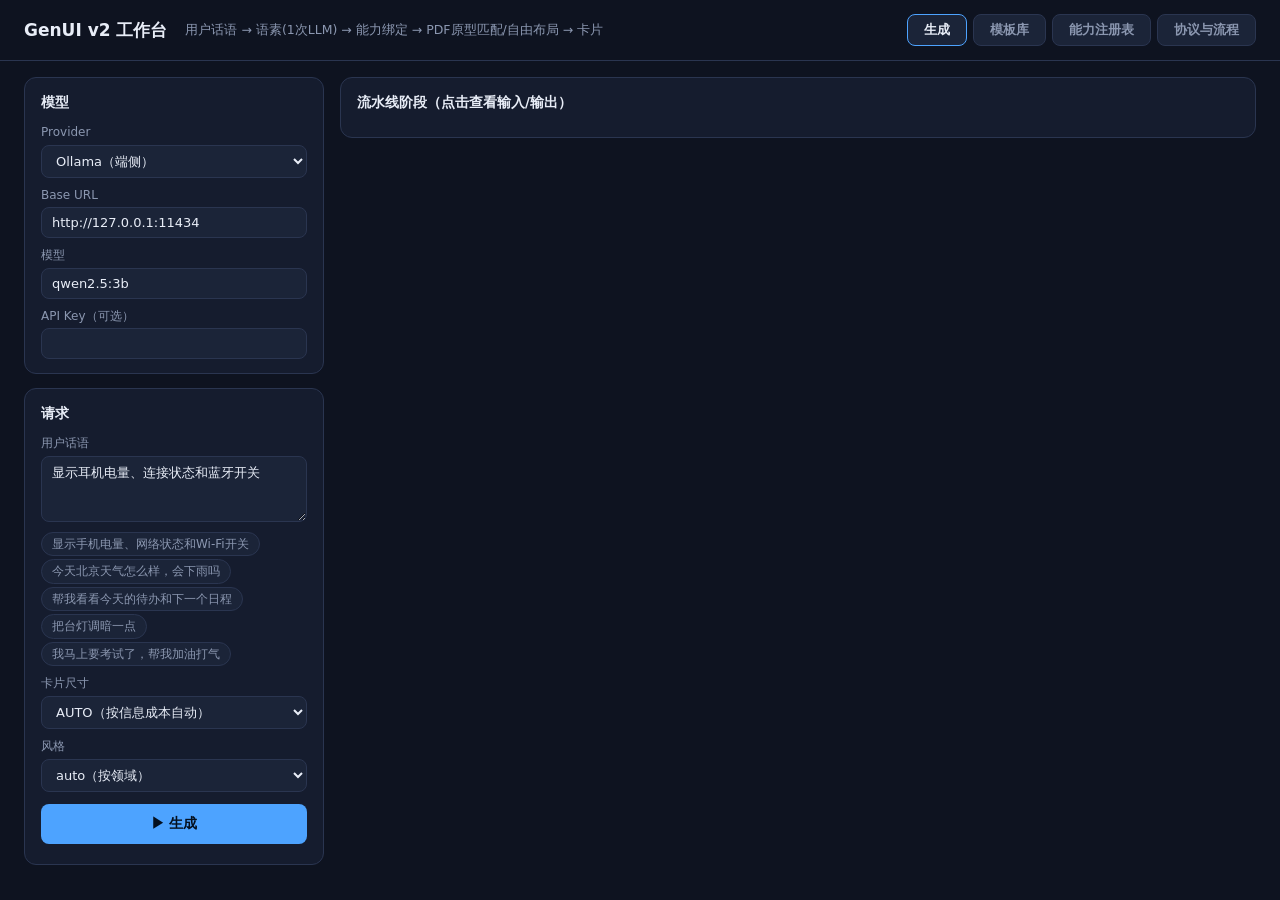
==== web_v2/index.html @ 46c435b0 "v2 重构：语义化语素协议 + 声明式能力注册表 + PDF 保真渲染 - genui_v2/: 单次 LLM 语素草稿 {t,m:[{l,q,f,r}]}，组件由代码推导；   角色规范化替代硬校验" ====
<!DOCTYPE html>
<html lang="zh-CN">
<head>
<meta charset="UTF-8">
<title>GenUI v2 工作台 — 端侧语素生成</title>
<style>
:root{--bg:#0e1320;--panel:#151c2e;--panel2:#1b2438;--line:#2a3550;--txt:#e8edf7;--dim:#8b97b0;
--acc:#4da3ff;--ok:#3ddc84;--warn:#ffb347;--err:#ff6b6b;--mono:ui-monospace,Consolas,monospace}
*{box-sizing:border-box}
body{margin:0;background:var(--bg);color:var(--txt);font:14px/1.55 system-ui,'Segoe UI','Microsoft YaHei',sans-serif}
header{padding:14px 24px;border-bottom:1px solid var(--line);display:flex;align-items:center;gap:18px;flex-wrap:wrap}
header h1{font-size:17px;margin:0}
header .sub{color:var(--dim);font-size:12.5px}
nav{display:flex;gap:6px;margin-left:auto}
nav button{background:var(--panel2);border:1px solid var(--line);color:var(--dim);border-radius:8px;padding:6px 16px;font-size:13px}
nav button.active{color:var(--txt);border-color:var(--acc)}
.view{display:none;padding:16px 24px}
.view.active{display:block}
.wrap{display:grid;grid-template-columns:300px 1fr;gap:16px;align-items:start}
.card{background:var(--panel);border:1px solid var(--line);border-radius:12px;padding:14px 16px;margin-bottom:14px}
.card h2{font-size:13.5px;margin:0 0 10px}
.card h3{font-size:12.5px;margin:14px 0 6px;color:var(--acc)}
label{display:block;color:var(--dim);font-size:12px;margin:8px 0 3px}
input,select,textarea{width:100%;background:var(--panel2);border:1px solid var(--line);border-radius:8px;
color:var(--txt);padding:7px 10px;font-size:13px;font-family:inherit}
textarea{min-height:66px;resize:vertical}
button{cursor:pointer;border:none;border-radius:8px;font-weight:600;font-size:13px}
.run{width:100%;background:var(--acc);color:#04101f;padding:11px;font-size:14px;margin-top:12px}
.run:disabled{opacity:.45}
.chips .chip{display:inline-block;background:var(--panel2);border:1px solid var(--line);border-radius:999px;
padding:2px 10px;font-size:12px;color:var(--dim);cursor:pointer;margin:3px 4px 0 0}
.chips .chip:hover{border-color:var(--acc);color:var(--txt)}
.stages{display:flex;flex-wrap:wrap;gap:8px}
.stage{background:var(--panel2);border:1px solid var(--line);border-radius:999px;padding:4px 13px;
font-size:12.5px;color:var(--dim);cursor:pointer;display:flex;gap:7px;align-items:center}
.stage b{font-weight:600;color:var(--txt)}
.stage .ms{font-size:11px}
.stage.running{border-color:var(--acc);color:var(--acc)}
.stage.completed{border-color:#1f5c3a}
.stage.completed b{color:var(--ok)}
.stage.failed{border-color:var(--err)}
.stage.failed b{color:var(--err)}
.stage.sel{outline:2px solid var(--acc)}
pre{background:#0b101c;border:1px solid var(--line);border-radius:8px;padding:10px 12px;overflow:auto;
font-family:var(--mono);font-size:12px;margin:6px 0;white-space:pre-wrap;word-break:break-all;max-height:340px}
.result{display:grid;grid-template-columns:auto 1fr;gap:16px;align-items:start}
.previewBox{background:radial-gradient(circle at 30% 20%,#20304e 0,#141b2c 60%);border:1px solid var(--line);
border-radius:14px;padding:34px;display:flex;align-items:center;justify-content:center;min-width:320px;min-height:280px}
.previewScale{transform:scale(1.35);transform-origin:center}
.meta{font-size:12.5px;color:var(--dim);line-height:1.9}
.meta b{color:var(--txt)}
.tag{display:inline-block;border:1px solid var(--line);border-radius:6px;padding:0 8px;margin-right:6px;font-size:11.5px}
.tag.tpl{color:var(--ok);border-color:var(--ok)}
.tag.free{color:var(--warn);border-color:var(--warn)}
table{width:100%;border-collapse:collapse;font-size:12.5px}
th,td{border-bottom:1px solid var(--line);padding:5px 8px;text-align:left;vertical-align:top}
th{color:var(--dim);font-weight:500;font-size:11.5px}
td code,li code,p code{font-family:var(--mono);font-size:11.5px;background:var(--panel2);border-radius:4px;padding:0 4px}
.res-EXACT,.res-ALIAS{color:var(--ok)} .res-TOKENS{color:var(--warn)} .res-MISS{color:var(--err)}
.tabs{display:flex;gap:6px;margin-bottom:8px}
.tab{background:var(--panel2);border:1px solid var(--line);color:var(--dim);border-radius:8px;padding:5px 13px;font-size:12.5px}
.tab.active{color:var(--txt);border-color:var(--acc)}
.hint{color:var(--dim);font-size:12px;margin-top:6px;line-height:1.7}
a{color:var(--acc)}
.err{color:var(--err);font-size:13px}
.statgrid{display:flex;gap:10px;flex-wrap:wrap;margin-top:8px}
.stat{background:var(--panel2);border:1px solid var(--line);border-radius:10px;padding:8px 14px;min-width:96px}
.stat .v{font-size:19px;font-weight:700}
.stat .k{font-size:11px;color:var(--dim)}
.correction{background:#3a2f16;border:1px solid var(--warn);color:var(--warn);border-radius:8px;
padding:6px 10px;font-size:12px;margin-top:8px}
.tplgrid{display:grid;grid-template-columns:repeat(auto-fill,minmax(230px,1fr));gap:14px}
.wire{position:relative;background:var(--panel2);border:1px solid var(--line);border-radius:12px;width:100%;overflow:hidden}
.wire .slot{position:absolute;border:1px solid rgba(77,163,255,.55);background:rgba(77,163,255,.12);
border-radius:6px;font-size:9.5px;color:#9ec6f5;display:flex;align-items:flex-start;justify-content:flex-start;
padding:2px 4px;overflow:hidden;white-space:nowrap}
.wire .slot.req{border-color:rgba(61,220,132,.7);background:rgba(61,220,132,.12);color:#8ee9b6}
.wire .slot.act{border-color:rgba(255,179,71,.65);background:rgba(255,179,71,.12);color:#f5cf94}
.wire.hit{outline:2px solid var(--ok)}
.tplcard .name{font-size:12.5px;margin:6px 0 1px}
.tplcard .src{font-size:11px;color:var(--dim)}
.docs{max-width:980px;line-height:1.8;font-size:13.5px}
.docs h2{font-size:15px;margin:22px 0 8px;color:var(--txt)}
.docs li{margin:4px 0}
.flow{display:flex;flex-wrap:wrap;gap:8px;align-items:center;margin:10px 0}
.flow .step{background:var(--panel2);border:1px solid var(--line);border-radius:8px;padding:6px 12px;font-size:12.5px}
.flow .step.llm{border-color:var(--warn);color:var(--warn)}
.flow .arr{color:var(--dim)}
@media (max-width:1100px){.result{grid-template-columns:1fr}.wrap{grid-template-columns:1fr}}
</style>
</head>
<body>
<header>
  <h1>GenUI v2 工作台</h1>
  <span class="sub">用户话语 → 语素(1次LLM) → 能力绑定 → PDF原型匹配/自由布局 → 卡片</span>
  <nav>
    <button class="active" data-v="gen">生成</button>
    <button data-v="tpl">模板库</button>
    <button data-v="reg">能力注册表</button>
    <button data-v="doc">协议与流程</button>
  </nav>
</header>

<!-- ============ 生成 ============ -->
<div class="view active" id="view-gen">
<div class="wrap">
<div><!-- left -->
  <div class="card">
    <h2>模型</h2>
    <label>Provider</label>
    <select id="provider">
      <option value="ollama" selected>Ollama（端侧）</option>
      <option value="openai_compatible">OpenAI 兼容</option>
      <option value="mock">Mock（离线演示）</option>
    </select>
    <label>Base URL</label>
    <input id="baseUrl" value="http://127.0.0.1:11434">
    <label>模型</label>
    <input id="model" value="qwen2.5:3b">
    <label>API Key（可选）</label>
    <input id="apiKey" type="password" value="">
  </div>
  <div class="card">
    <h2>请求</h2>
    <label>用户话语</label>
    <textarea id="prompt">显示耳机电量、连接状态和蓝牙开关</textarea>
    <div class="chips">
      <span class="chip">显示手机电量、网络状态和Wi-Fi开关</span>
      <span class="chip">今天北京天气怎么样，会下雨吗</span>
      <span class="chip">帮我看看今天的待办和下一个日程</span>
      <span class="chip">把台灯调暗一点</span>
      <span class="chip">我马上要考试了，帮我加油打气</span>
    </div>
    <label>卡片尺寸</label>
    <select id="size">
      <option value="AUTO" selected>AUTO（按信息成本自动）</option>
      <option>2x1</option><option>2x2</option><option>3x2</option><option>3x3</option>
    </select>
    <label>风格</label>
    <select id="style">
      <option value="auto" selected>auto（按领域）</option>
      <option value="light">light 浅色中性</option>
      <option value="blue">blue 天气蓝</option>
      <option value="violet">violet 睡眠紫</option>
      <option value="teal">teal 舒缓青</option>
      <option value="orange">orange 活力橙</option>
    </select>
    <button class="run" id="runBtn">▶ 生成</button>
    <div class="hint" id="status"></div>
  </div>
</div>
<div><!-- right -->
  <div class="card">
    <h2>流水线阶段（点击查看输入/输出）</h2>
    <div class="stages" id="stages"></div>
    <div id="stageDetail" style="display:none"><pre id="stageJson"></pre></div>
  </div>
  <div class="card" id="usageCard" style="display:none">
    <h2>本次模型调用</h2>
    <div class="statgrid" id="usageStats"></div>
    <details style="margin-top:8px"><summary style="color:var(--acc);font-size:12.5px;cursor:pointer">查看实际发送的提示词</summary>
      <pre id="promptView"></pre></details>
  </div>
  <div class="card" id="resultCard" style="display:none">
    <h2>结果</h2>
    <div class="result">
      <div>
        <div class="previewBox"><div class="previewScale"><iframe id="preview" style="border:none;overflow:hidden" scrolling="no"></iframe></div></div>
        <div class="meta" id="layoutMeta" style="margin-top:10px"></div>
        <div id="layoutWire" style="margin-top:10px"></div>
      </div>
      <div>
        <h2 style="margin-top:0">语素与绑定</h2>
        <table id="morphTable"><thead><tr>
          <th>#</th><th>标签 l</th><th>语义键 q</th><th>形态 f</th><th>角色 r</th>
          <th>→组件</th><th>标签显示</th><th>绑定</th><th>数据路径 / 动作</th></tr></thead><tbody></tbody></table>
        <div id="corrections"></div>
        <div class="hint" id="budgetNote"></div>
      </div>
    </div>
  </div>
  <div class="card" id="codeCard" style="display:none">
    <div class="tabs">
      <button class="tab active" data-t="html">card.html</button>
      <button class="tab" data-t="a2ui">A2UI</button>
      <button class="tab" data-t="dsl">DSL</button>
      <button class="tab" data-t="spec">RenderSpec</button>
      <button class="tab" data-t="draft">模型原始草稿</button>
    </div>
    <pre id="codeView"></pre>
  </div>
</div>
</div>
</div>

<!-- ============ 模板库 ============ -->
<div class="view" id="view-tpl">
  <div class="card">
    <h2>PDF 原型模板库（18 个，来自设计稿逐页提取）</h2>
    <div class="hint">线框为槽位声明的可视化：<span style="color:#8ee9b6">绿=必填槽</span> ·
      <span style="color:#9ec6f5">蓝=可选槽</span> · <span style="color:#f5cf94">橙=动作/媒体槽</span>。
      标注为「槽位ID·接受的组件族」。原始设计稿：
      <a href="/assets/pdf-2x1.jpg" target="_blank">2x1</a> ·
      <a href="/assets/pdf-2x2.jpg" target="_blank">2x2</a> ·
      <a href="/assets/pdf-3x2.jpg" target="_blank">3x2</a> ·
      <a href="/assets/pdf-3x3.jpg" target="_blank">3x3</a>。
      最近一次生成命中的模板会以<span style="color:var(--ok)">绿色描边</span>高亮。</div>
  </div>
  <div id="tplGroups"></div>
</div>

<!-- ============ 能力注册表 ============ -->
<div class="view" id="view-reg">
  <div class="card">
    <h2>端侧能力注册表（声明式清单，安装期聚合）</h2>
    <div class="hint">模型输出的语义键 <code>q</code> 按 EXACT → ALIAS → TOKENS 三级在此解析；
      表外键降级为静态文本，永不执行。<code>aliases</code> 同时派生领域路由词表；
      <code>permission</code> 由宿主在绑定前校验，不进提示词。</div>
  </div>
  <div id="regGroups"></div>
</div>

<!-- ============ 协议与流程 ============ -->
<div class="view" id="view-doc">
  <div class="docs">
    <div class="card">
      <h2>流水线（1 次 LLM，其余全确定性）</h2>
      <div class="flow">
        <span class="step">用户话语</span><span class="arr">→</span>
        <span class="step">规则路由<br><small>注册表别名派生词表</small></span><span class="arr">→</span>
        <span class="step llm">LLM 语素草稿<br><small>≤1次带错重试</small></span><span class="arr">→</span>
        <span class="step">角色规范化<br><small>多PRIMARY自动降级</small></span><span class="arr">→</span>
        <span class="step">能力绑定<br><small>路径/动作/权限/首帧值</small></span><span class="arr">→</span>
        <span class="step">组件推导<br><small>(r,f)→8种组件</small></span><span class="arr">→</span>
        <span class="step">尺寸+信息预算<br><small>按成本降级</small></span><span class="arr">→</span>
        <span class="step">原型匹配/自由布局</span><span class="arr">→</span>
        <span class="step">令牌化渲染<br><small>HTML/A2UI/DSL</small></span>
      </div>
    </div>
    <div class="card">
      <h2>语素协议 v2 — 每个字段的功能</h2>
      <table><thead><tr><th>字段</th><th>承载什么</th><th>优化效果</th></tr></thead><tbody>
        <tr><td><code>t</code></td><td>卡片标题（用户语言，可 null）</td><td>自由布局标题栏；稳定选型签名输入</td></tr>
        <tr><td><code>m[].l</code></td><td>信息的用户语言称呼</td><td>模型唯一自由文本，承载本地化；绑定解析辅助证据；未绑定时的安全兜底展示</td></tr>
        <tr><td><code>m[].q</code></td><td>英文语义键（如 phone.battery.level）</td><td>与能力注册表的接缝：三级解析定位数据路径/动作/权限；表外键安全降级</td></tr>
        <tr><td><code>m[].f</code></td><td>数据形态（NUMBER/PERCENTAGE/ENUM/BOOLEAN/LIST…）</td><td>组件推导主输入；绑定成功后以注册表声明为准，模型猜错零成本自愈</td></tr>
        <tr><td><code>m[].r</code></td><td>信息角色（PRIMARY/SECONDARY/…/WARNING）</td><td>同时驱动：优先级降级顺序、模板槽位匹配、自由布局分带、视觉强调</td></tr>
      </tbody></table>
      <h2>被删除的字段（删除即优化）</h2>
      <ul>
        <li><code>k</code> 组件 — 模型最常出错的决策；由 (r,f) 完全推导，错误类整体消失，输出省 ~15% token。</li>
        <li><code>s</code> 载体 / <code>z</code> 尺寸 — 是请求输入不是模型判断；AUTO 时按信息成本确定性决定。</li>
        <li><code>d</code> 密度 — 信息预算的结果而非模型的选择。</li>
      </ul>
      <h2>系统提示词（实际使用，从服务端读取）</h2>
      <pre id="metaPrompt">加载中…</pre>
      <h2>约束表（尺寸限额 / 组件成本 / 角色优先级）</h2>
      <pre id="metaLimits">加载中…</pre>
      <div class="hint">完整方案文档：<code>docs/V2-全端侧方案设计.md</code>（全端侧成本核算、准确性预期、
        API 注册形式、模板命中与自由排版策略、保真度令牌）。旧版 v1 工作台仍可运行：
        <code>python -m genui_intent.workbench</code>（8765 端口）。</div>
    </div>
  </div>
</div>

<script>
"use strict";
const TOKEN="__REQUEST_TOKEN__";
const $=id=>document.getElementById(id);
let stagesData={}, outputs=null, resultData=null, usage=[], promptUsed=null, lastTemplateId=null, tplData=null;

/* ---------- nav ---------- */
document.querySelectorAll("nav button").forEach(b=>b.onclick=()=>{
  document.querySelectorAll("nav button").forEach(x=>x.classList.remove("active"));b.classList.add("active");
  document.querySelectorAll(".view").forEach(v=>v.classList.remove("active"));
  $("view-"+b.dataset.v).classList.add("active");
  if(b.dataset.v==="tpl") renderTemplates();
  if(b.dataset.v==="reg") renderRegistry();
  if(b.dataset.v==="doc") renderMeta();
});

document.querySelectorAll(".chip").forEach(c=>c.onclick=()=>{$("prompt").value=c.textContent;});
$("provider").onchange=e=>{
  if(e.target.value==="ollama"){$("baseUrl").value="http://127.0.0.1:11434";$("model").value="qwen2.5:3b";}
  if(e.target.value==="openai_compatible"){$("baseUrl").value="http://127.0.0.1:8080/v1";}
};
document.querySelectorAll(".tab").forEach(t=>t.onclick=()=>{
  document.querySelectorAll(".tab").forEach(x=>x.classList.remove("active"));t.classList.add("active");
  showCode(t.dataset.t);
});
function showCode(kind){
  if(!outputs) return;
  const view=$("codeView");
  if(kind==="html") view.textContent=outputs.html_css.files["card.css"]+"\n\n"+outputs.html_css.files["card.html"];
  else if(kind==="a2ui") view.textContent=outputs.a2ui.ndjson;
  else if(kind==="dsl") view.textContent=outputs.dsl.code;
  else if(kind==="draft") view.textContent=JSON.stringify(resultData.draft,null,2)+
    (resultData.roleCorrections&&resultData.roleCorrections.length?
      "\n\n// 角色规范化修正：\n"+JSON.stringify(resultData.roleCorrections,null,2):"");
  else view.textContent=JSON.stringify(resultData.renderSpec,null,2);
}
function stageChip(name,status,ms){
  let el=stagesData[name]&&stagesData[name].el;
  if(!el){el=document.createElement("div");el.className="stage";el.innerHTML="<b></b><span class='ms'></span>";
    el.onclick=()=>{document.querySelectorAll(".stage").forEach(x=>x.classList.remove("sel"));el.classList.add("sel");
      $("stageDetail").style.display="";
      $("stageJson").textContent=JSON.stringify(stagesData[name].event,null,2);};
    $("stages").appendChild(el);}
  el.querySelector("b").textContent=name;
  el.querySelector(".ms").textContent=ms!=null?ms.toFixed(0)+"ms":"";
  el.className="stage "+status;
  return el;
}
async function run(){
  const btn=$("runBtn"); btn.disabled=true;
  $("stages").innerHTML=""; stagesData={}; usage=[]; promptUsed=null;
  $("stageDetail").style.display="none";
  ["resultCard","codeCard","usageCard"].forEach(id=>$(id).style.display="none");
  $("status").textContent="运行中…"; $("status").className="hint";
  const body={prompt:$("prompt").value, provider:$("provider").value, base_url:$("baseUrl").value,
    model:$("model").value, api_key:$("apiKey").value, card_size:$("size").value, style_id:$("style").value};
  try{
    const res=await fetch("/api/run",{method:"POST",headers:{"Content-Type":"application/json","X-Workbench-Token":TOKEN},
      body:JSON.stringify(body)});
    if(!res.ok){throw new Error("HTTP "+res.status+" "+await res.text());}
    const reader=res.body.getReader(); const dec=new TextDecoder(); let buf="";
    while(true){
      const {done,value}=await reader.read(); if(done)break;
      buf+=dec.decode(value,{stream:true});
      let idx;
      while((idx=buf.indexOf("\n"))>=0){
        const line=buf.slice(0,idx).trim(); buf=buf.slice(idx+1);
        if(line) handleEvent(JSON.parse(line));
      }
    }
  }catch(e){$("status").textContent="✗ "+e.message;$("status").className="hint err";}
  finally{btn.disabled=false;}
}
function handleEvent(ev){
  if(ev.type==="done"){
    $("status").textContent=ev.ok?"✓ 完成":"✗ "+(ev.error||"失败");
    $("status").className=ev.ok?"hint":"hint err"; return;
  }
  if(ev.stage==="result"&&ev.status==="completed"){renderResult(ev.output);return;}
  if(ev.stage&&ev.stage.startsWith("model_call")&&ev.status==="completed"&&ev.usage) usage.push(ev.usage);
  if(ev.stage==="prompt"&&ev.status==="completed"&&ev.output) promptUsed=ev.output;
  stagesData[ev.stage]=stagesData[ev.stage]||{};
  stagesData[ev.stage].event=ev;
  stagesData[ev.stage].el=stageChip(ev.stage,ev.status,ev.elapsedMs);
}
function renderUsage(){
  if(!usage.length) return;
  const sum=k=>usage.reduce((a,u)=>a+(u[k]||0),0);
  const stats=[["调用次数",usage.length],["输入 token",sum("inputTokens")||"—"],
    ["输出 token",sum("outputTokens")||"—"],
    ["prefill",usage[0].prefillMs!=null?Math.round(sum("prefillMs"))+" ms":"—"],
    ["decode",usage[0].decodeMs!=null?Math.round(sum("decodeMs"))+" ms":"—"]];
  $("usageStats").innerHTML=stats.map(([k,v])=>"<div class='stat'><div class='v'>"+v+"</div><div class='k'>"+k+"</div></div>").join("");
  if(promptUsed) $("promptView").textContent="SYSTEM:\n"+promptUsed.system+"\n\nUSER:\n"+promptUsed.user;
  $("usageCard").style.display="";
}
function wireframe(size,slots,sizesMeta,scale,hit){
  const dims=sizesMeta[size]; const w=Math.round(dims.w*scale), h=Math.round(dims.h*scale);
  const rows=dims.grid_rows;
  let html='<div class="wire'+(hit?" hit":"")+'" style="width:'+w+'px;height:'+h+'px;border-radius:'+Math.round(dims.radius*scale*0.8)+'px">';
  slots.forEach(s=>{
    const r=s.rect;
    const cls=s.required?"slot req":((s.accepts||[]).some(a=>a==="ACTION"||a==="MEDIA")?"slot act":"slot");
    const lbl=s.id+(s.accepts?("·"+s.accepts.join("/")):"");
    html+='<div class="'+cls+'" style="left:'+(r.x/12*100)+'%;top:'+(r.y/rows*100)+'%;width:'+(r.w/12*100)+'%;height:'+(r.h/rows*100)+'%">'+lbl+'</div>';
  });
  return html+"</div>";
}
function renderResult(out){
  resultData=out; outputs=out.protocolOutputs;
  const layout=out.layout, spec=out.morphemeSpec;
  const frame=$("preview");
  const m=/width:(\d+)px;height:(\d+)px/.exec(outputs.html_css.files["card.css"]);
  if(m){frame.width=+m[1]+8;frame.height=+m[2]+8;}
  frame.srcdoc="<body style='margin:4px;background:transparent'>"+out.code+"</body>";
  const isFree=layout.mode==="FREE";
  lastTemplateId=isFree?null:layout.templateId;
  $("layoutMeta").innerHTML=
    "<span class='tag "+(isFree?"free":"tpl")+"'>"+(isFree?"自由布局":"模板命中")+"</span>"+
    "<span class='tag'>"+spec.surface.size+"</span>"+
    "<span class='tag'>"+out.layout.style.preset+"</span><br>"+
    "<b>"+layout.templateName+"</b> <span style='color:var(--dim)'>("+layout.templateId+")</span><br>"+
    "来源："+(layout.source||"—")+" · 覆盖率 "+(layout.confidence*100).toFixed(0)+"%<br>"+
    (layout.alternatives&&layout.alternatives.length?
      "候选：" + layout.alternatives.map(a=>a.templateId+"("+(a.coverage*100).toFixed(0)+"%)").join(" / "):"")+
    (layout.unplaced&&layout.unplaced.length?"<br><span class='err'>未放下："+layout.unplaced.join(",")+"</span>":"");
  // 实际布局线框
  fetch("/api/templates").then(r=>r.json()).then(t=>{
    const slots=layout.slots.map(s=>({id:(s.component?s.component.type:(s.placeholder||"")),
      rect:s.rect,required:s.match==="EXACT"||s.match==="FAMILY",accepts:null}));
    $("layoutWire").innerHTML="<div class='hint' style='margin-bottom:4px'>本次实际槽位分布：</div>"+
      wireframe(spec.surface.size,slots,t.sizes,0.55,false);
  });
  const tbody=$("morphTable").querySelector("tbody"); tbody.innerHTML="";
  const bindByQ={}; (out.bindReport||[]).forEach(r=>bindByQ[r.id]=r);
  const lblById={}; (out.labelDecisions||[]).forEach(d=>lblById[d.id]=d);
  const LBL_REASON={BUTTON_EMBEDS_LABEL:"按钮文字即标签",WARNING_ALWAYS:"警示必须保留",
    SIBLING_DISAMBIGUATION:"同类多个需区分",VALUE_SELF_EVIDENT:"值自明(单位/格式)",
    TITLE_CONTEXT_COVERS:"标题已含领域",TITLE_SUBSUMES_LABEL:"标题包含标签",DEFAULT_SHOW:"默认保留"};
  spec.morphemes.forEach(item=>{
    const b=item.binding||{}, rep=bindByQ[item.id]||{}, ld=lblById[item.id]||{show:true,reason:"DEFAULT_SHOW"};
    const pathOrAction=(b.path?("<code>"+b.path+"</code>"):"")+
      (b.action?(" <code>"+b.action.call+"</code>"):"")+
      (b.generator?" 内容模块":"")+((!b.path&&!b.action&&!b.generator)?"—":"");
    const lblCell=ld.show?"<span style='color:var(--ok)'>✓ 显示</span>":
      "<span style='color:var(--warn)'>◌ 隐藏</span><br><span style='color:var(--dim);font-size:11px'>"+
      (LBL_REASON[ld.reason]||ld.reason)+"</span>";
    tbody.insertAdjacentHTML("beforeend","<tr><td>"+item.id+"</td><td>"+(item.label||"")+
      "</td><td><code>"+item.semanticKey+"</code></td><td>"+item.valueType+"</td><td>"+item.role+
      "</td><td><b>"+item.type+"</b></td><td>"+lblCell+"</td><td class='res-"+(b.resolution||"MISS")+"'>"+(b.resolution||"—")+
      (rep.provider?("<br><span style='color:var(--dim)'>"+rep.provider+"</span>"):"")+
      "</td><td>"+pathOrAction+"</td></tr>");
  });
  const corr=out.roleCorrections||[];
  $("corrections").innerHTML=corr.length?corr.map(c=>
    "<div class='correction'>⚙ 角色规范化："+(c.label||("m"+(c.index+1)))+" "+c.from+" → "+c.to+
    "（"+({MULTI_PRIMARY:"PRIMARY 只保留优先一条",NO_PRIMARY:"缺少主信息，自动提升",ACTION_LIMIT:"动作超过 2 个"}[c.reason]||c.reason)+
    "，未消耗模型重试）</div>").join(""):"";
  $("budgetNote").textContent=out.budget?("信息预算："+out.budget.used+"/"+out.budget.capacity+
    (out.budget.dropped.length?(" · 降级丢弃 "+out.budget.dropped.map(d=>d.label).join("、")):" · 无降级")):"";
  renderUsage();
  $("resultCard").style.display=""; $("codeCard").style.display="";
  showCode(document.querySelector(".tab.active").dataset.t);
}
/* ---------- 模板库 ---------- */
async function renderTemplates(){
  if(!tplData) tplData=await (await fetch("/api/templates")).json();
  const groups={};
  tplData.templates.forEach(t=>{(groups[t.size]=groups[t.size]||[]).push(t);});
  $("tplGroups").innerHTML=Object.entries(groups).map(([size,list])=>
    "<div class='card'><h2>"+size+"（"+list.length+" 个）</h2><div class='tplgrid'>"+
    list.map(t=>"<div class='tplcard'>"+
      wireframe(size,t.slots,tplData.sizes,size==="2x1"?0.72:0.58,t.id===lastTemplateId)+
      "<div class='name'><b>"+t.name+"</b> <span style='color:var(--dim)'>"+t.id+"</span></div>"+
      "<div class='src'>"+t.source+" · "+t.slots.length+" 槽位</div></div>").join("")+
    "</div></div>").join("");
}
/* ---------- 注册表 ---------- */
async function renderRegistry(){
  const provs=await (await fetch("/api/registry")).json();
  $("regGroups").innerHTML=provs.map(p=>
    "<div class='card'><h2>"+p.providerId+" <span class='tag'>"+p.domain+"</span>"+
    (p.permission?("<span class='tag' style='color:var(--warn)'>"+p.permission+"</span>"):"")+"</h2>"+
    "<table><thead><tr><th>语义键</th><th>别名</th><th>数据路径</th><th>形态</th><th>首帧值</th><th>动作</th><th>刷新</th></tr></thead><tbody>"+
    p.entries.map(e=>"<tr><td><code>"+e.key+"</code></td><td>"+(e.aliases||[]).join("、")+
      "</td><td>"+(e.path?("<code>"+e.path+"</code>"):(e.generator?"内容模块":"—"))+
      "</td><td>"+e.valueType+"</td><td>"+JSON.stringify(e.sample).slice(0,40)+
      "</td><td>"+(e.action?("<code>"+e.action.call+"</code>"):"—")+
      "</td><td>"+(e.freshness||"")+"</td></tr>").join("")+
    "</tbody></table></div>").join("");
}
/* ---------- 协议说明 ---------- */
async function renderMeta(){
  const meta=await (await fetch("/api/meta")).json();
  $("metaPrompt").textContent="SYSTEM（固定前缀，逐字节稳定 → KV缓存复用）:\n"+meta.systemPrompt+
    "\n\nFEW-SHOT（随前缀缓存）:\n"+meta.fewshot;
  $("metaLimits").textContent=
    "每尺寸语素上限  "+JSON.stringify(meta.sizeLimits)+
    "\n每尺寸信息预算  "+JSON.stringify(meta.sizeBudgets)+
    "\n组件成本        "+JSON.stringify(meta.componentCost)+
    "\n角色优先级      "+JSON.stringify(meta.rolePriority)+
    "\n风格预设        "+JSON.stringify(meta.styles);
}
$("runBtn").onclick=run;
</script>
</body>
</html>
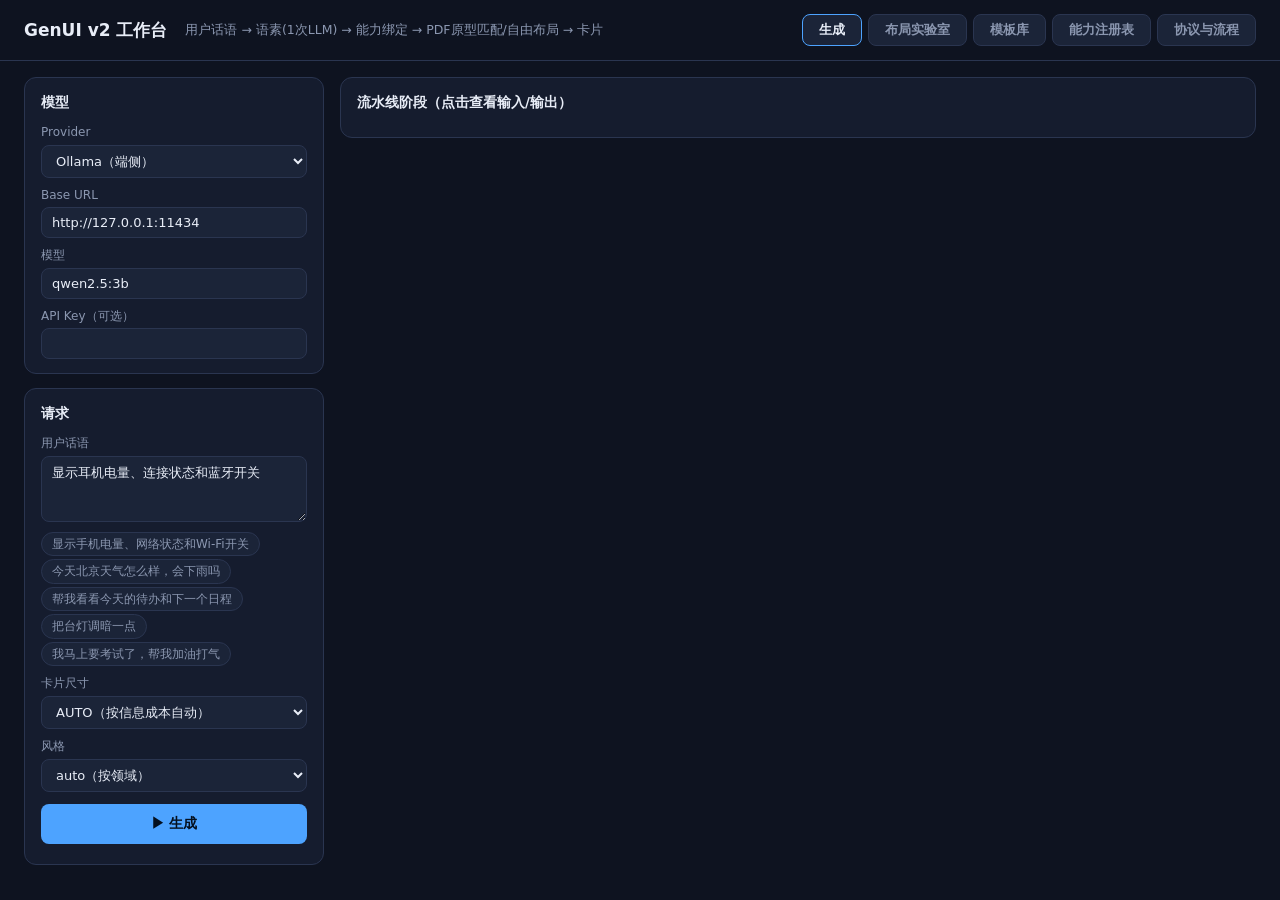
==== commit 48c68e34: "布局实验室：PDF 68 用例测试集 + 确定性语素构造器 - /api/layout-test：确定性布局测试接口（语素 → 消隐 → 模板匹配/自由布局 → 渲染），   不经过模型；渲染器补 I" ====
--- a/web_v2/index.html
+++ b/web_v2/index.html
@@ -52,6 +52,29 @@
 .tag{display:inline-block;border:1px solid var(--line);border-radius:6px;padding:0 8px;margin-right:6px;font-size:11.5px}
 .tag.tpl{color:var(--ok);border-color:var(--ok)}
 .tag.free{color:var(--warn);border-color:var(--warn)}
+/* ---- 布局实验室 ---- */
+.labstats{display:flex;gap:10px;flex-wrap:wrap;margin:6px 0 12px}
+.case-grid{display:grid;grid-template-columns:repeat(auto-fill,minmax(215px,1fr));gap:12px}
+.case-card{background:var(--panel2);border:1px solid var(--line);border-radius:12px;padding:10px;cursor:pointer}
+.case-card:hover{border-color:var(--acc)}
+.case-card img{width:100%;border-radius:8px;background:#000;display:block;min-height:60px}
+.case-card .cc-head{display:flex;justify-content:space-between;align-items:baseline;margin:6px 0 2px}
+.case-card .cc-head b{font-size:12.5px}
+.case-card .cc-head small{color:var(--dim);font-size:11px}
+.case-card .types i{display:inline-block;font-style:normal;font-size:10px;color:var(--dim);
+  border:1px solid var(--line);border-radius:4px;padding:0 4px;margin:1px 2px 0 0}
+.case-card output{display:block;font-size:11.5px;margin-top:5px;color:var(--dim)}
+.case-card.pass{border-color:#1f5c3a}.case-card.pass output{color:var(--ok)}
+.case-card.warn{border-color:var(--warn)}.case-card.warn output{color:var(--warn)}
+.case-card.fail{border-color:var(--err)}.case-card.fail output{color:var(--err)}
+.lab-detail{display:grid;grid-template-columns:auto auto 1fr;gap:18px;align-items:start}
+.lab-detail .colhead{font-size:12px;color:var(--dim);margin-bottom:6px}
+.lab-detail img{max-width:260px;border-radius:10px;background:#000}
+.mbuilder table input,.mbuilder table select{padding:4px 6px;font-size:12px}
+.mbuilder td{padding:3px 4px;border-bottom:none}
+.mbuilder .rowbtn{background:var(--panel2);border:1px solid var(--line);color:var(--dim);padding:3px 9px;font-size:12px}
+.mbuilder .rowbtn:hover{color:var(--err);border-color:var(--err)}
+@media (max-width:1100px){.lab-detail{grid-template-columns:1fr}}
 table{width:100%;border-collapse:collapse;font-size:12.5px}
 th,td{border-bottom:1px solid var(--line);padding:5px 8px;text-align:left;vertical-align:top}
 th{color:var(--dim);font-weight:500;font-size:11.5px}
@@ -95,6 +118,7 @@
   <span class="sub">用户话语 → 语素(1次LLM) → 能力绑定 → PDF原型匹配/自由布局 → 卡片</span>
   <nav>
     <button class="active" data-v="gen">生成</button>
+    <button data-v="lab">布局实验室</button>
     <button data-v="tpl">模板库</button>
     <button data-v="reg">能力注册表</button>
     <button data-v="doc">协议与流程</button>
@@ -191,6 +215,74 @@
   </div>
 </div>
 </div>
+</div>
+
+<!-- ============ 布局实验室 ============ -->
+<div class="view" id="view-lab">
+  <div class="card">
+    <h2>PDF 用例测试集（68 个真实卡片实例，逐张对照布局准确性）</h2>
+    <div class="hint" style="margin-bottom:4px">
+      每个用例 = PDF 实例卡的组件构成（首项为 PRIMARY，动作类为 *_ACTION，其余 SECONDARY）。
+      判定口径：<span style="color:var(--ok)">绿=模板命中且全部放置</span> ·
+      <span style="color:var(--warn)">黄=进入自由布局</span> ·
+      <span style="color:var(--err)">红=有语素未放置或出错</span>。点击用例查看 PDF 原图 vs v2 渲染对照。
+    </div>
+    <div style="display:flex;gap:8px;align-items:center;margin:8px 0">
+      <select id="labFilter" style="width:auto">
+        <option value="all" selected>全部尺寸</option>
+        <option value="1">2x1（14 例）</option><option value="2">2x2（28 例）</option>
+        <option value="3">3x2（15 例）</option><option value="4">3x3（11 例）</option>
+      </select>
+      <button class="tab" id="labRunAll">▶ 运行全部</button>
+      <span class="hint" id="labProgress" style="margin:0"></span>
+    </div>
+    <div class="labstats" id="labStats"></div>
+    <div class="case-grid" id="caseGrid"></div>
+  </div>
+
+  <div class="card" id="labDetail" style="display:none">
+    <h2 id="labDetailTitle">用例详情</h2>
+    <div class="lab-detail">
+      <div><div class="colhead">PDF 原图</div><img id="labPdfImg" alt="pdf"></div>
+      <div><div class="colhead">v2 渲染（同一组语素）</div>
+        <div class="previewBox" style="min-width:0;min-height:0;padding:22px">
+          <iframe id="labPreview" style="border:none;overflow:hidden" scrolling="no"></iframe>
+        </div>
+        <div class="meta" id="labMeta" style="margin-top:8px"></div>
+        <div id="labWire" style="margin-top:8px"></div>
+        <button class="tab" id="labToBuilder" style="margin-top:8px">⬇ 载入语素构造器微调</button>
+      </div>
+      <div>
+        <div class="tabs">
+          <button class="tab active" data-lt="spec">语素</button>
+          <button class="tab" data-lt="layout">布局</button>
+          <button class="tab" data-lt="html">card.html</button>
+          <button class="tab" data-lt="a2ui">A2UI</button>
+          <button class="tab" data-lt="dsl">DSL</button>
+        </div>
+        <pre id="labCode" style="max-height:430px"></pre>
+      </div>
+    </div>
+  </div>
+
+  <div class="card mbuilder">
+    <h2>语素构造器（确定性 · 不经过模型，直接测模板选择与布局）</h2>
+    <div style="display:flex;gap:10px;flex-wrap:wrap;align-items:end;margin-bottom:8px">
+      <div><label>标题</label><input id="mbTitle" value="测试卡片" style="width:140px"></div>
+      <div><label>尺寸</label><select id="mbSize" style="width:auto">
+        <option>2x1</option><option selected>2x2</option><option>3x2</option><option>3x3</option></select></div>
+      <div><label>风格</label><select id="mbStyle" style="width:auto">
+        <option value="light" selected>light</option><option value="blue">blue</option>
+        <option value="violet">violet</option><option value="teal">teal</option><option value="orange">orange</option></select></div>
+      <button class="tab" id="mbAdd">＋ 添加语素</button>
+      <button class="run" id="mbRun" style="width:auto;margin:0;padding:8px 22px">▶ 运行布局</button>
+    </div>
+    <table><thead><tr><th style="width:26px">#</th><th>组件</th><th>标签</th><th>角色</th>
+      <th>数据形态</th><th>值(可选)</th><th>优先级(可选)</th><th></th></tr></thead>
+      <tbody id="mbRows"></tbody></table>
+    <div class="hint">组件与角色直接决定模板槽位匹配；留空值时用确定性示例数据填充。
+      运行结果显示在上方「用例详情」面板。</div>
+  </div>
 </div>
 
 <!-- ============ 模板库 ============ -->
@@ -277,6 +369,7 @@
   if(b.dataset.v==="tpl") renderTemplates();
   if(b.dataset.v==="reg") renderRegistry();
   if(b.dataset.v==="doc") renderMeta();
+  if(b.dataset.v==="lab") renderLabCases();
 });
 
 document.querySelectorAll(".chip").forEach(c=>c.onclick=()=>{$("prompt").value=c.textContent;});
@@ -466,6 +559,191 @@
     "\n角色优先级      "+JSON.stringify(meta.rolePriority)+
     "\n风格预设        "+JSON.stringify(meta.styles);
 }
+/* ================================================================
+ *  布局实验室：PDF 用例测试集 + 语素构造器（全确定性，不经过模型）
+ * ================================================================ */
+const RAW_CASES={
+1:[['搜索','TEXT ICON'],['未接来电','TEXT STATUS BUTTON'],['步数','METRIC ICON'],['北京天气','STATUS METRIC ICON'],['联系人快捷拨号','TEXT BUTTON'],['24小时内未接来电','TEXT STATUS ICON'],['睡眠时长','TEXT METRIC PROGRESS'],['短视频剪辑','TEXT BUTTON'],['睡前 BGM','TEXT STATUS BUTTON'],['舒缓减压呼吸','TEXT PROGRESS BUTTON'],['饮食日记','TEXT BUTTON'],['电影继续播放','TEXT STATUS BUTTON'],['开始运动','TEXT BUTTON'],['闹钟提醒','TEXT STATUS BUTTON']],
+2:[['歌单推荐','TEXT IMAGE BUTTON'],['地球资讯','IMAGE TEXT'],['宇宙探险记','TEXT IMAGE BUTTON'],['附近加油站','TEXT STATUS BUTTON'],['手机使用','METRIC LIST PROGRESS'],['安装状态扫描','PROGRESS STATUS BUTTON'],['今日步数','METRIC BUTTON'],['今日无日程','TEXT METRIC'],['常用联系人','TEXT BUTTON BUTTON BUTTON BUTTON'],['今日会议','TEXT LIST'],['运动摄影','IMAGE TEXT BUTTON'],['科技新闻','IMAGE TEXT'],['CityPop Music','TEXT IMAGE BUTTON'],['应用检测','TEXT BUTTON'],['还可摄入','METRIC LIST PROGRESS'],['春节倒计时','METRIC TEXT'],['睡眠评分','METRIC STATUS BUTTON'],['北京天气方卡','STATUS METRIC TEXT'],['相机快捷方式','BUTTON BUTTON BUTTON BUTTON'],['全部待办','TEXT LIST'],['录音机','TEXT PROGRESS BUTTON'],['插画设计指南','TEXT IMAGE'],['阳台环境','TEXT METRIC METRIC METRIC'],['压力检测','METRIC STATUS BUTTON'],['每日技巧','TEXT LIST'],['Sound X','TEXT IMAGE BUTTON'],['会议提醒','STATUS TEXT BUTTON'],['跑步课程','TEXT IMAGE PROGRESS']],
+3:[['车主服务','TEXT BUTTON BUTTON BUTTON BUTTON'],['应用搜索','TEXT BUTTON BUTTON BUTTON BUTTON'],['英雄联盟','TEXT IMAGE BUTTON BUTTON'],['粉雾海音乐','TEXT IMAGE BUTTON BUTTON BUTTON'],['横向天气','STATUS METRIC LIST'],['备忘录','TEXT LIST'],['网站推荐','IMAGE TEXT BUTTON'],['全屋设备','TEXT BUTTON BUTTON BUTTON BUTTON'],['发现更多应用','TEXT BUTTON BUTTON BUTTON'],['月历','METRIC LIST'],['会议日程','TEXT LIST BUTTON'],['每日精选','TEXT LIST IMAGE'],['维多利亚影视','IMAGE TEXT BUTTON'],['古典音乐','IMAGE TEXT BUTTON BUTTON BUTTON'],['汽车资讯','IMAGE TEXT LIST']],
+4:[['Cybertruck 资讯','IMAGE TEXT'],['古典播放列表','IMAGE TEXT LIST BUTTON'],['月历大卡','METRIC LIST'],['备忘录大卡','TEXT LIST'],['视频通话','IMAGE BUTTON BUTTON BUTTON'],['媒体推荐列表','IMAGE TEXT LIST BUTTON'],['十日天气','STATUS METRIC LIST PROGRESS'],['两日日程','TEXT LIST'],['时尚图集','IMAGE TEXT LIST'],['汽车新闻流','IMAGE TEXT LIST'],['书籍推荐','TEXT IMAGE LIST']]
+};
+const LAB_SIZE_BY_PAGE={1:"2x1",2:"2x2",3:"3x2",4:"3x3"};
+const LAB_TYPE_CN={TEXT:"文本",METRIC:"数值",STATUS:"状态",PROGRESS:"进度",SWITCH:"开关",
+  SLIDER:"滑条",BUTTON:"操作",LIST:"列表",IMAGE:"图片",ICON:"图标"};
+const LAB_CASES=[];
+for(const [page,items] of Object.entries(RAW_CASES))
+  items.forEach(([title,types],index)=>{
+    const morphemes=types.split(" ").map((type,i)=>({
+      type, label:i===0?title:LAB_TYPE_CN[type],
+      role:i===0?"PRIMARY":["BUTTON","SWITCH","SLIDER"].includes(type)?"PRIMARY_ACTION":"SECONDARY"}));
+    LAB_CASES.push({id:`P${page}-${String(index+1).padStart(2,"0")}`, page:+page,
+      size:LAB_SIZE_BY_PAGE[page], title, morphemes});
+  });
+const labResults=new Map();
+let labCurrent=null;
+
+async function labApi(body){
+  const res=await fetch("/api/layout-test",{method:"POST",
+    headers:{"Content-Type":"application/json","X-Workbench-Token":TOKEN},body:JSON.stringify(body)});
+  if(!res.ok) throw new Error("HTTP "+res.status+" "+(await res.text()).slice(0,200));
+  return res.json();
+}
+function labVisible(){
+  const f=$("labFilter").value;
+  return LAB_CASES.filter(c=>f==="all"||String(c.page)===f);
+}
+function labVerdict(r){
+  if(r.error) return ["fail","✗ "+r.error];
+  const l=r.layout, un=l.unplaced.length;
+  if(un) return ["fail",`${l.templateName} · 未放置 ${un}`];
+  if(l.mode==="FREE") return ["warn","自由布局"];
+  return ["pass",`${l.templateName} · ${(l.confidence*100).toFixed(0)}%`+(l.mode==="TEMPLATE_EXTENDED"?" · 扩展":"")];
+}
+function labStats(){
+  const run=[...labResults.values()];
+  const hit=run.filter(r=>!r.error&&r.layout.mode!=="FREE"&&!r.layout.unplaced.length).length;
+  const ext=run.filter(r=>!r.error&&r.layout.mode==="TEMPLATE_EXTENDED").length;
+  const free=run.filter(r=>!r.error&&r.layout.mode==="FREE").length;
+  const bad=run.filter(r=>r.error||(r.layout&&r.layout.unplaced.length)).length;
+  const pct=run.length?((hit/run.length)*100).toFixed(1):"—";
+  const rows=[["已运行",run.length+" / "+LAB_CASES.length],["模板命中率",pct+"%"],
+    ["命中(含扩展)",hit],["其中留白扩展",ext],["自由布局",free],["未放置/出错",bad]];
+  $("labStats").innerHTML=rows.map(([k,v])=>
+    `<div class='stat'><div class='v'>${v}</div><div class='k'>${k}</div></div>`).join("");
+}
+function renderLabCases(){
+  const grid=$("caseGrid"); grid.innerHTML="";
+  for(const test of labVisible()){
+    const card=document.createElement("div"); card.className="case-card"; card.id="case-"+test.id;
+    card.innerHTML=`<img loading="lazy" src="/assets/pdf-cases/${test.id}.jpg" onerror="this.style.display='none'">
+      <div class="cc-head"><b>${test.title}</b><small>${test.id} · ${test.size}</small></div>
+      <div class="types">${test.morphemes.map(m=>`<i>${m.type}</i>`).join("")}</div>
+      <output>待运行 — 点击运行并查看对照</output>`;
+    const cached=labResults.get(test.id);
+    if(cached){const [cls,txt]=labVerdict(cached); card.classList.add(cls); card.querySelector("output").textContent=txt;}
+    card.onclick=()=>runLabCase(test);
+    grid.appendChild(card);
+  }
+  labStats();
+}
+async function runLabCase(test){
+  const card=$("case-"+test.id), out=card&&card.querySelector("output");
+  try{
+    let result=labResults.get(test.id);
+    if(!result||result.error){
+      if(out) out.textContent="运行中…";
+      result=await labApi({title:test.title,size:test.size,style_id:"light",morphemes:test.morphemes});
+      labResults.set(test.id,result);
+    }
+    showLabResult(test,result);
+  }catch(e){ labResults.set(test.id,{error:e.message}); }
+  if(card){const r=labResults.get(test.id),[cls,txt]=labVerdict(r);
+    card.classList.remove("pass","warn","fail"); card.classList.add(cls); out.textContent=txt;}
+  labStats();
+}
+async function showLabResult(test,result){
+  labCurrent={test,result};
+  $("labDetail").style.display="";
+  $("labDetailTitle").textContent=`用例详情 — ${test.title}（${test.id||"构造器"} · ${test.size}）`;
+  const img=$("labPdfImg");
+  if(test.id){ img.style.display=""; img.src=`/assets/pdf-cases/${test.id}.jpg`; }
+  else img.style.display="none";
+  if(result.error){ $("labMeta").innerHTML="<span class='err'>"+result.error+"</span>"; return; }
+  const frame=$("labPreview");
+  const m=/width:(\d+)px;height:(\d+)px/.exec(result.outputs.html_css.files["card.css"]);
+  if(m){frame.width=+m[1]+8;frame.height=+m[2]+8;}
+  frame.srcdoc="<body style='margin:4px;background:transparent'>"+result.code+"</body>";
+  const l=result.layout, isFree=l.mode==="FREE";
+  const hiddenLabels=(result.labelDecisions||[]).filter(d=>!d.show).map(d=>d.label);
+  $("labMeta").innerHTML=
+    `<span class='tag ${isFree?"free":"tpl"}'>${isFree?"自由布局":"模板命中"}</span>`+
+    `<b>${l.templateName}</b> <span style='color:var(--dim)'>(${l.templateId})</span><br>`+
+    `来源：${l.source||"—"} · 覆盖率 ${(l.confidence*100).toFixed(0)}%`+
+    (l.alternatives&&l.alternatives.length?`<br>候选：${l.alternatives.map(a=>a.templateId+"("+(a.coverage*100).toFixed(0)+"%)").join(" / ")}`:"")+
+    (hiddenLabels.length?`<br>标签消隐：${hiddenLabels.join("、")}`:"")+
+    (l.unplaced.length?`<br><span class='err'>未放置：${l.unplaced.join(",")}</span>`:"");
+  if(!tplData) tplData=await (await fetch("/api/templates")).json();
+  const slots=l.slots.map(s=>({id:(s.component?s.component.type:(s.placeholder||"")),
+    rect:s.rect,required:s.match==="EXACT"||s.match==="FAMILY",accepts:null}));
+  $("labWire").innerHTML="<div class='hint' style='margin-bottom:4px'>槽位分布：</div>"+
+    wireframe(test.size,slots,tplData.sizes,0.5,false);
+  showLabTab();
+}
+function showLabTab(){
+  if(!labCurrent||labCurrent.result.error) return;
+  const t=document.querySelector("[data-lt].active").dataset.lt, r=labCurrent.result, v=$("labCode");
+  if(t==="spec") v.textContent=JSON.stringify(r.morphemeSpec,null,2);
+  else if(t==="layout") v.textContent=JSON.stringify(r.layout,null,2);
+  else if(t==="html") v.textContent=r.outputs.html_css.files["card.css"]+"\n\n"+r.outputs.html_css.files["card.html"];
+  else if(t==="a2ui") v.textContent=r.outputs.a2ui.ndjson;
+  else v.textContent=r.outputs.dsl.code;
+}
+document.querySelectorAll("[data-lt]").forEach(b=>b.onclick=()=>{
+  document.querySelectorAll("[data-lt]").forEach(x=>x.classList.remove("active"));
+  b.classList.add("active"); showLabTab();
+});
+$("labFilter").onchange=renderLabCases;
+$("labRunAll").onclick=async()=>{
+  const list=labVisible(); let n=0;
+  for(const test of list){
+    n++; $("labProgress").textContent=`运行 ${n}/${list.length} …`;
+    if(!labResults.has(test.id)||labResults.get(test.id).error){
+      try{ labResults.set(test.id,await labApi({title:test.title,size:test.size,style_id:"light",morphemes:test.morphemes})); }
+      catch(e){ labResults.set(test.id,{error:e.message}); }
+    }
+  }
+  $("labProgress").textContent="完成";
+  renderLabCases();
+};
+/* ---- 语素构造器 ---- */
+const MB_ROLES=["PRIMARY","SECONDARY","SUPPORTING","PRIMARY_ACTION","SECONDARY_ACTION","WARNING"];
+const MB_VTS=["STRING","NUMBER","PERCENTAGE","ENUM","BOOLEAN","DURATION","DATETIME","LIST","UNKNOWN"];
+function mbAddRow(m){
+  m=m||{type:"TEXT",label:"",role:"SECONDARY",valueType:"",value:"",priority:""};
+  const tr=document.createElement("tr");
+  const opt=(list,sel)=>list.map(x=>`<option${x===sel?" selected":""}>${x}</option>`).join("");
+  tr.innerHTML=`<td class="mbn"></td>
+    <td><select class="mb-type">${opt(Object.keys(LAB_TYPE_CN),m.type)}</select></td>
+    <td><input class="mb-label" value="${(m.label||"").replace(/"/g,"&quot;")}" style="width:110px"></td>
+    <td><select class="mb-role">${opt(MB_ROLES,m.role)}</select></td>
+    <td><select class="mb-vt"><option value="">自动</option>${opt(MB_VTS,m.valueType)}</select></td>
+    <td><input class="mb-value" value="${m.value!=null?String(m.value).replace(/"/g,"&quot;"):""}" style="width:80px"></td>
+    <td><input class="mb-pri" value="${m.priority||""}" style="width:60px" placeholder="按角色"></td>
+    <td><button class="rowbtn" onclick="this.closest('tr').remove();mbRenumber()">✕</button></td>`;
+  $("mbRows").appendChild(tr); mbRenumber();
+}
+function mbRenumber(){ document.querySelectorAll("#mbRows tr").forEach((tr,i)=>tr.querySelector(".mbn").textContent=i+1); }
+$("mbAdd").onclick=()=>mbAddRow();
+$("mbRun").onclick=async()=>{
+  const morphemes=[...document.querySelectorAll("#mbRows tr")].map(tr=>({
+    type:tr.querySelector(".mb-type").value,
+    label:tr.querySelector(".mb-label").value,
+    role:tr.querySelector(".mb-role").value,
+    valueType:tr.querySelector(".mb-vt").value||undefined,
+    value:tr.querySelector(".mb-value").value||undefined,
+    priority:tr.querySelector(".mb-pri").value?+tr.querySelector(".mb-pri").value:undefined}));
+  if(!morphemes.length){ alert("请先添加语素"); return; }
+  const test={id:null,title:$("mbTitle").value,size:$("mbSize").value};
+  try{
+    const result=await labApi({title:test.title,size:test.size,style_id:$("mbStyle").value,morphemes});
+    showLabResult(test,result);
+    $("labDetail").scrollIntoView({behavior:"smooth"});
+  }catch(e){ $("labDetail").style.display=""; $("labMeta").innerHTML="<span class='err'>"+e.message+"</span>"; }
+};
+$("labToBuilder").onclick=()=>{
+  if(!labCurrent) return;
+  $("mbRows").innerHTML="";
+  $("mbTitle").value=labCurrent.test.title||"测试卡片";
+  $("mbSize").value=labCurrent.test.size;
+  (labCurrent.result.morphemeSpec?labCurrent.result.morphemeSpec.morphemes:labCurrent.test.morphemes)
+    .forEach(m=>mbAddRow({type:m.type,label:m.label,role:m.role,valueType:m.valueType,priority:m.priority}));
+  document.querySelector(".mbuilder").scrollIntoView({behavior:"smooth"});
+};
+mbAddRow({type:"METRIC",label:"电量",role:"PRIMARY",valueType:"PERCENTAGE",value:"67"});
+mbAddRow({type:"STATUS",label:"充电状态",role:"SECONDARY",valueType:"ENUM",value:"未在充电"});
+mbAddRow({type:"BUTTON",label:"电池管理",role:"PRIMARY_ACTION"});
+
 $("runBtn").onclick=run;
 </script>
 </body>
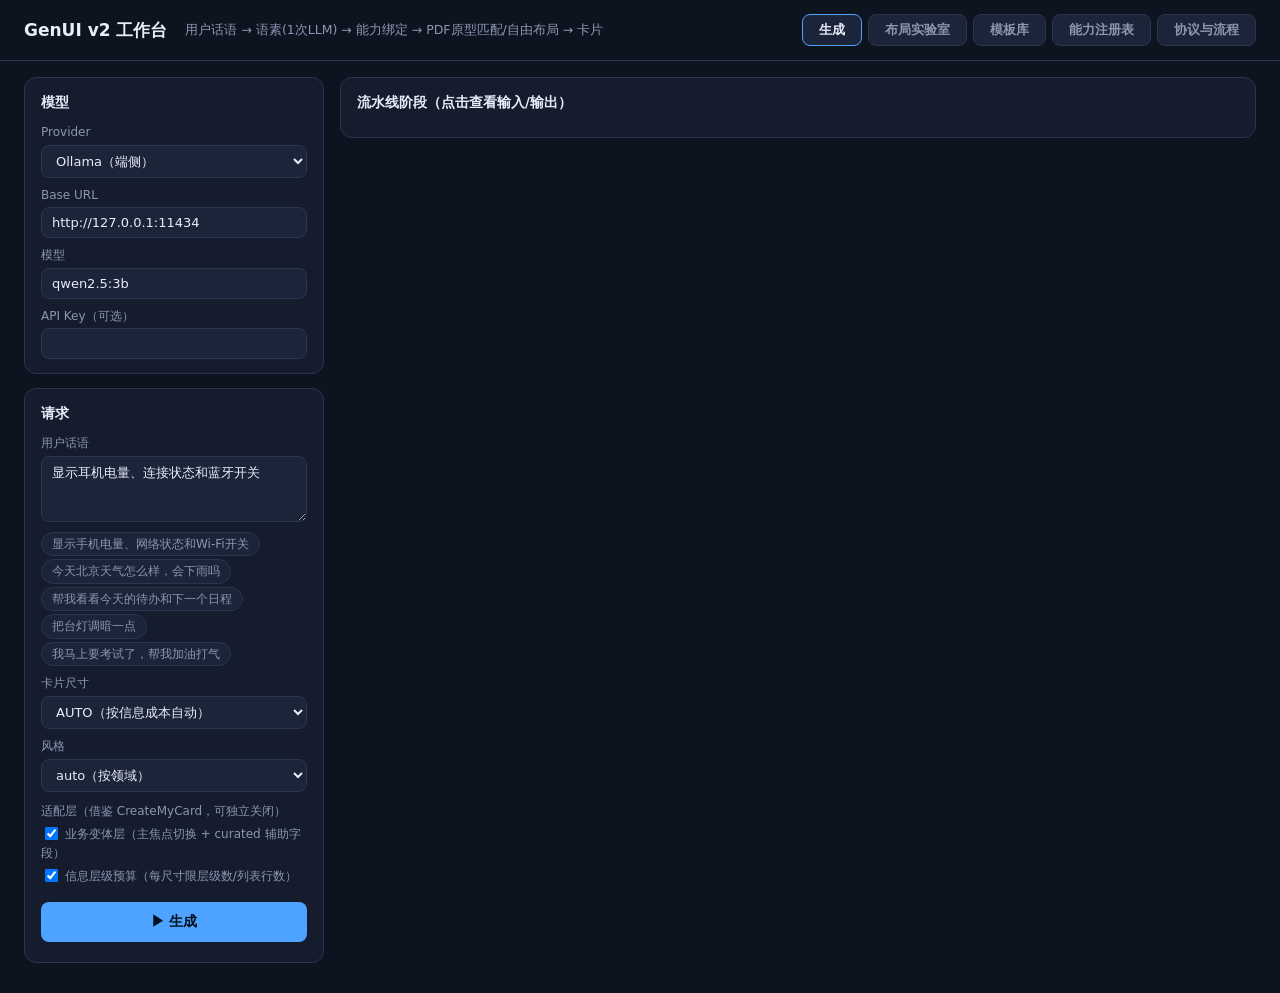
==== commit 3575d1ef: "适配层（借鉴 CreateMyCard，可插拔解耦）：业务变体族 + 信息层级预算 - variants.py：primaryData 主焦点切换——PRIMARY 语素绑定键命中变体时   补 cu" ====
--- a/web_v2/index.html
+++ b/web_v2/index.html
@@ -169,6 +169,11 @@
       <option value="teal">teal 舒缓青</option>
       <option value="orange">orange 活力橙</option>
     </select>
+    <label style="margin-top:10px">适配层（借鉴 CreateMyCard，可独立关闭）</label>
+    <label style="margin:4px 0"><input type="checkbox" id="featVariants" checked style="width:auto;vertical-align:-2px">
+      业务变体层（主焦点切换 + curated 辅助字段）</label>
+    <label style="margin:4px 0"><input type="checkbox" id="featUxBudget" checked style="width:auto;vertical-align:-2px">
+      信息层级预算（每尺寸限层级数/列表行数）</label>
     <button class="run" id="runBtn">▶ 生成</button>
     <div class="hint" id="status"></div>
   </div>
@@ -411,7 +416,8 @@
   ["resultCard","codeCard","usageCard"].forEach(id=>$(id).style.display="none");
   $("status").textContent="运行中…"; $("status").className="hint";
   const body={prompt:$("prompt").value, provider:$("provider").value, base_url:$("baseUrl").value,
-    model:$("model").value, api_key:$("apiKey").value, card_size:$("size").value, style_id:$("style").value};
+    model:$("model").value, api_key:$("apiKey").value, card_size:$("size").value, style_id:$("style").value,
+    features:{variants:$("featVariants").checked, ux_budget:$("featUxBudget").checked}};
   try{
     const res=await fetch("/api/run",{method:"POST",headers:{"Content-Type":"application/json","X-Workbench-Token":TOKEN},
       body:JSON.stringify(body)});
@@ -510,10 +516,11 @@
       "</td><td>"+pathOrAction+"</td></tr>");
   });
   const corr=out.roleCorrections||[];
-  $("corrections").innerHTML=corr.length?corr.map(c=>
+  const flow=(out.flowNotes||[]).map(n=>"<div class='correction'>⚙ "+n+"</div>").join("");
+  $("corrections").innerHTML=(corr.length?corr.map(c=>
     "<div class='correction'>⚙ 角色规范化："+(c.label||("m"+(c.index+1)))+" "+c.from+" → "+c.to+
     "（"+({MULTI_PRIMARY:"PRIMARY 只保留优先一条",NO_PRIMARY:"缺少主信息，自动提升",ACTION_LIMIT:"动作超过 2 个"}[c.reason]||c.reason)+
-    "，未消耗模型重试）</div>").join(""):"";
+    "，未消耗模型重试）</div>").join(""):"")+flow;
   $("budgetNote").textContent=out.budget?("信息预算："+out.budget.used+"/"+out.budget.capacity+
     (out.budget.dropped.length?(" · 降级丢弃 "+out.budget.dropped.map(d=>d.label).join("、")):" · 无降级")):"";
   renderUsage();
@@ -656,12 +663,13 @@
   frame.srcdoc="<body style='margin:4px;background:transparent'>"+result.code+"</body>";
   const l=result.layout, isFree=l.mode==="FREE";
   const hiddenLabels=(result.labelDecisions||[]).filter(d=>!d.show).map(d=>d.label);
+  const coalesceNote=(result.coalesceNotes||[]).map(n=>"<br><span style='color:var(--warn)'>⚙ "+n+"</span>").join("");
   $("labMeta").innerHTML=
     `<span class='tag ${isFree?"free":"tpl"}'>${isFree?"自由布局":"模板命中"}</span>`+
     `<b>${l.templateName}</b> <span style='color:var(--dim)'>(${l.templateId})</span><br>`+
     `来源：${l.source||"—"} · 覆盖率 ${(l.confidence*100).toFixed(0)}%`+
     (l.alternatives&&l.alternatives.length?`<br>候选：${l.alternatives.map(a=>a.templateId+"("+(a.coverage*100).toFixed(0)+"%)").join(" / ")}`:"")+
-    (hiddenLabels.length?`<br>标签消隐：${hiddenLabels.join("、")}`:"")+
+    (hiddenLabels.length?`<br>标签消隐：${hiddenLabels.join("、")}`:"")+coalesceNote+
     (l.unplaced.length?`<br><span class='err'>未放置：${l.unplaced.join(",")}</span>`:"");
   if(!tplData) tplData=await (await fetch("/api/templates")).json();
   const slots=l.slots.map(s=>({id:(s.component?s.component.type:(s.placeholder||"")),
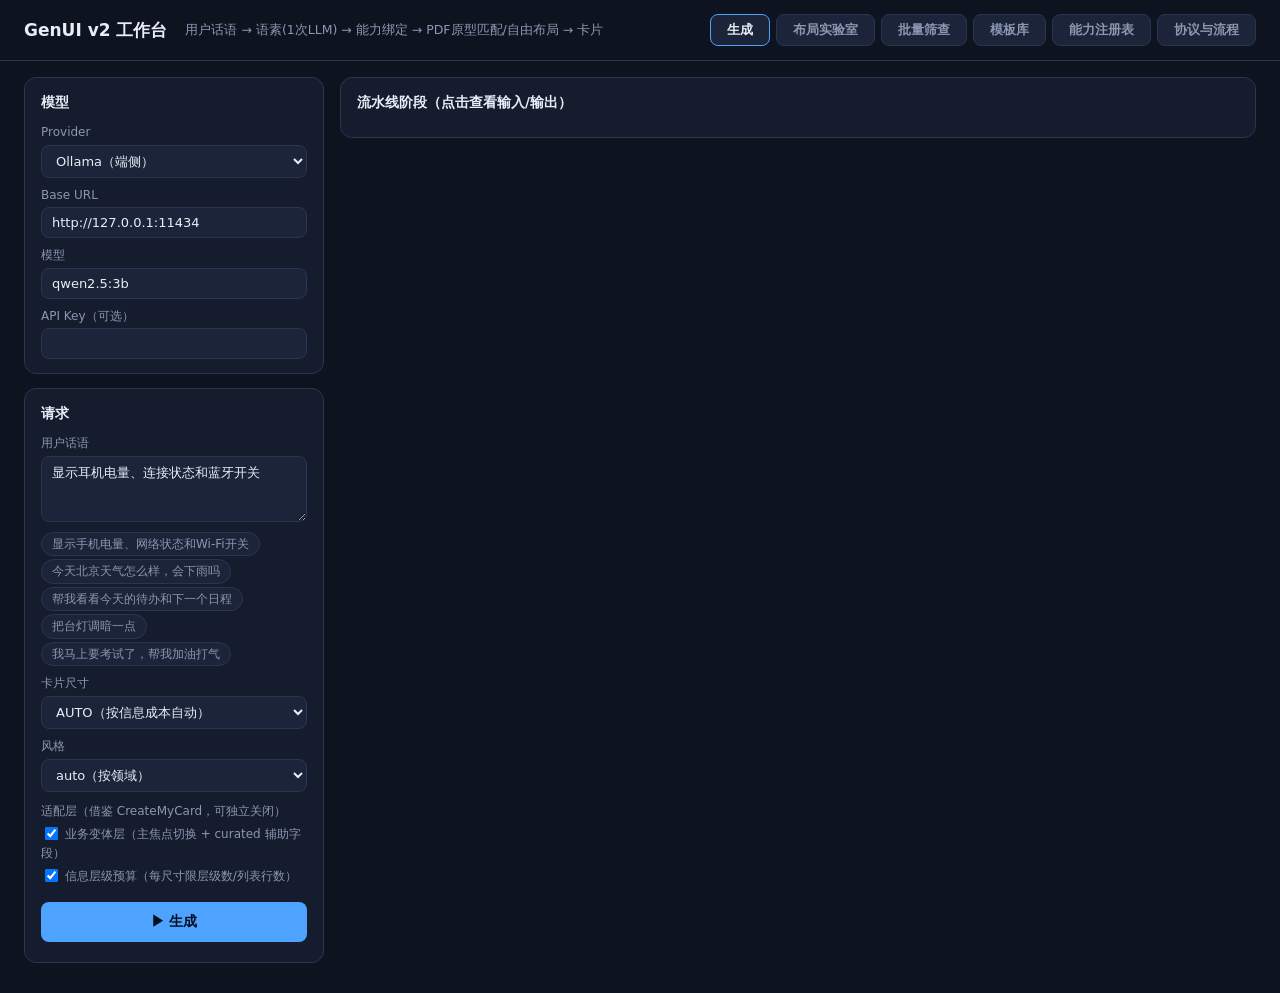
==== commit f807f62a: "feat: add GD batch dataset screener" ====
--- a/web_v2/index.html
+++ b/web_v2/index.html
@@ -119,6 +119,7 @@
   <nav>
     <button class="active" data-v="gen">生成</button>
     <button data-v="lab">布局实验室</button>
+    <button data-v="batch">批量筛查</button>
     <button data-v="tpl">模板库</button>
     <button data-v="reg">能力注册表</button>
     <button data-v="doc">协议与流程</button>
@@ -220,6 +221,32 @@
   </div>
 </div>
 </div>
+</div>
+
+<!-- ============ 批量筛查 ============ -->
+<div class="view" id="view-batch">
+  <div class="card">
+    <h2>训练集批量筛查</h2>
+    <div class="hint">选择 GD Morpheme 训练集，按序号逐条运行。最后 JSON 模式不调用模型，只执行确定性后半段；原始 Prompt 模式调用当前模型后再执行完整流程。单条失败会记录并继续。</div>
+    <div style="display:flex;gap:8px;align-items:end;flex-wrap:wrap;margin:12px 0">
+      <label style="min-width:120px">数据集<select id="batchSplit"><option value="train">train</option><option value="dev">dev</option><option value="test">test</option></select></label>
+      <label style="min-width:190px">运行模式<select id="batchMode"><option value="json">最后 JSON（不调用模型）</option><option value="prompt">原始 Prompt（调用当前模型）</option></select></label>
+      <label style="min-width:220px;flex:1">序号（支持 1,3,5-10）<input id="batchIndices" value="1-5"></label>
+      <button class="run" id="batchRun" style="width:auto;margin:0">▶ 开始</button>
+      <button class="tab" id="batchStop">■ 停止</button>
+      <button class="tab" id="batchClear">清空</button>
+    </div>
+    <div class="hint" id="batchDatasetMeta">正在读取数据集…</div>
+    <div class="hint" id="batchStatus"></div>
+    <div id="batchResults" style="display:grid;gap:8px;margin-top:10px"></div>
+  </div>
+  <div class="card" id="batchDetail" style="display:none">
+    <h2>批量样本详情</h2>
+    <div class="result">
+      <div class="previewBox"><iframe id="batchPreview" style="border:none;overflow:hidden" scrolling="no"></iframe></div>
+      <div><pre id="batchJson" style="max-height:520px"></pre></div>
+    </div>
+  </div>
 </div>
 
 <!-- ============ 布局实验室 ============ -->
@@ -365,6 +392,7 @@
 const TOKEN="__REQUEST_TOKEN__";
 const $=id=>document.getElementById(id);
 let stagesData={}, outputs=null, resultData=null, usage=[], promptUsed=null, lastTemplateId=null, tplData=null;
+function escapeHtml(value){return String(value).replace(/[&<>\"]/g,c=>({"&":"&amp;","<":"&lt;",">":"&gt;","\"":"&quot;"}[c]));}
 
 /* ---------- nav ---------- */
 document.querySelectorAll("nav button").forEach(b=>b.onclick=()=>{
@@ -753,6 +781,70 @@
 mbAddRow({type:"BUTTON",label:"电池管理",role:"PRIMARY_ACTION"});
 
 $("runBtn").onclick=run;
+
+/* ---------- training batch screener ---------- */
+let batchAbort=false,batchItems=[];
+async function refreshBatchMeta(){
+  const split=$("batchSplit").value;
+  const res=await fetch("/api/dataset?split="+encodeURIComponent(split));
+  if(!res.ok)throw new Error("读取数据集失败 HTTP "+res.status);
+  const data=await res.json();
+  $("batchDatasetMeta").textContent=split+" 共 "+data.count+" 条；序号支持逗号与范围，例如 1,3,5-10。";
+}
+function parseBatchIndices(text,total){
+  const out=[],seen=new Set();
+  for(const raw of text.replaceAll("，",",").split(",")){
+    const token=raw.trim();if(!token)continue;let a,b;
+    if(token.includes("-")){const parts=token.split("-");if(parts.length!==2)throw new Error("序号范围错误："+token);a=Number(parts[0]);b=Number(parts[1]);if(a>b)[a,b]=[b,a];}
+    else{a=Number(token);b=a;}
+    if(!Number.isInteger(a)||!Number.isInteger(b)||a<1||b>total)throw new Error("序号超出范围："+token);
+    for(let i=a;i<=b;i++)if(!seen.has(i)){seen.add(i);out.push(i);}
+  }
+  if(!out.length)throw new Error("请输入至少一个序号");
+  if(out.length>100)throw new Error("单次最多筛查 100 条");
+  return out;
+}
+function batchCard(ev){
+  const el=document.createElement("div");
+  el.style="border:1px solid var(--line);border-radius:10px;padding:10px;background:var(--panel2);cursor:pointer;border-left:3px solid "+(ev.ok?"var(--ok)":"var(--err)");
+  el.innerHTML="<b>#"+ev.index+" · "+(ev.ok?"✓ 成功":"✗ 失败")+"</b><div class='hint'>"+escapeHtml(ev.request||"")+"</div><div class='hint "+(ev.ok?"":"err")+"'>"+(ev.ok?"点击查看渲染结果（"+(ev.result.layout?.templateId||"自由布局")+"）":escapeHtml(ev.error||"未知错误"))+"</div>";
+  if(ev.ok)el.onclick=()=>showBatchItem(ev);
+  $("batchResults").appendChild(el);
+}
+function showBatchItem(ev){
+  const result=ev.result;
+  $("batchDetail").style.display="";
+  $("batchJson").textContent=JSON.stringify({index:ev.index,request:ev.request,result},null,2);
+  if(result.code){$("batchPreview").srcdoc="<body style='margin:4px;background:transparent'>"+result.code+"</body>";}
+  $("batchDetail").scrollIntoView({behavior:"smooth",block:"start"});
+}
+async function runBatch(){
+  const split=$("batchSplit").value,mode=$("batchMode").value;
+  const meta=await (await fetch("/api/dataset?split="+encodeURIComponent(split))).json();
+  const indices=parseBatchIndices($("batchIndices").value,meta.count);
+  batchAbort=false;$("batchRun").disabled=true;$("batchResults").innerHTML="";$("batchDetail").style.display="none";
+  let ok=0,fail=0;
+  const body={split,mode,indices,provider:$("provider").value,base_url:$("baseUrl").value,model:$("model").value,api_key:$("apiKey").value,card_size:$("size").value,style_id:$("style").value,features:{variants:$("featVariants").checked,ux_budget:$("featUxBudget").checked}};
+  try{
+    const res=await fetch("/api/batch",{method:"POST",headers:{"Content-Type":"application/json","X-Workbench-Token":TOKEN},body:JSON.stringify(body)});
+    if(!res.ok)throw new Error("HTTP "+res.status+" "+await res.text());
+    const reader=res.body.getReader(),dec=new TextDecoder();let buf="";
+    while(true){const part=await reader.read();if(part.done)break;buf+=dec.decode(part.value,{stream:true});let at;
+      while((at=buf.indexOf("\n"))>=0){const line=buf.slice(0,at).trim();buf=buf.slice(at+1);if(!line)continue;const ev=JSON.parse(line);
+        if(ev.type==="item_start")$("batchStatus").textContent="运行中：#"+ev.index+"（"+ev.position+"/"+ev.total+"）";
+        if(ev.type==="item_result"){batchCard(ev);if(ev.ok)ok++;else fail++;}
+        if(ev.type==="done")$("batchStatus").textContent="完成：成功 "+ok+"，失败 "+fail+"，共处理 "+(ok+fail)+"/"+indices.length;}
+      if(batchAbort){await reader.cancel();return;}
+    }
+  }catch(e){$("batchStatus").textContent="✗ "+e.message;}
+  finally{$("batchRun").disabled=false;}
+}
+document.querySelector('button[data-v="batch"]').onclick=()=>{document.querySelectorAll("nav button").forEach(x=>x.classList.remove("active"));document.querySelector('button[data-v="batch"]').classList.add("active");document.querySelectorAll(".view").forEach(x=>x.classList.remove("active"));$("view-batch").classList.add("active");refreshBatchMeta().catch(e=>$("batchDatasetMeta").textContent="✗ "+e.message);};
+$("batchSplit").onchange=()=>refreshBatchMeta().catch(e=>$("batchDatasetMeta").textContent="✗ "+e.message);
+$("batchRun").onclick=()=>runBatch();
+$("batchStop").onclick=()=>{batchAbort=true;$("batchStatus").textContent="已请求停止；当前条目完成后结束。";};
+$("batchClear").onclick=()=>{$("batchResults").innerHTML="";$("batchStatus").textContent="";$("batchDetail").style.display="none";};
+
 </script>
 </body>
 </html>
